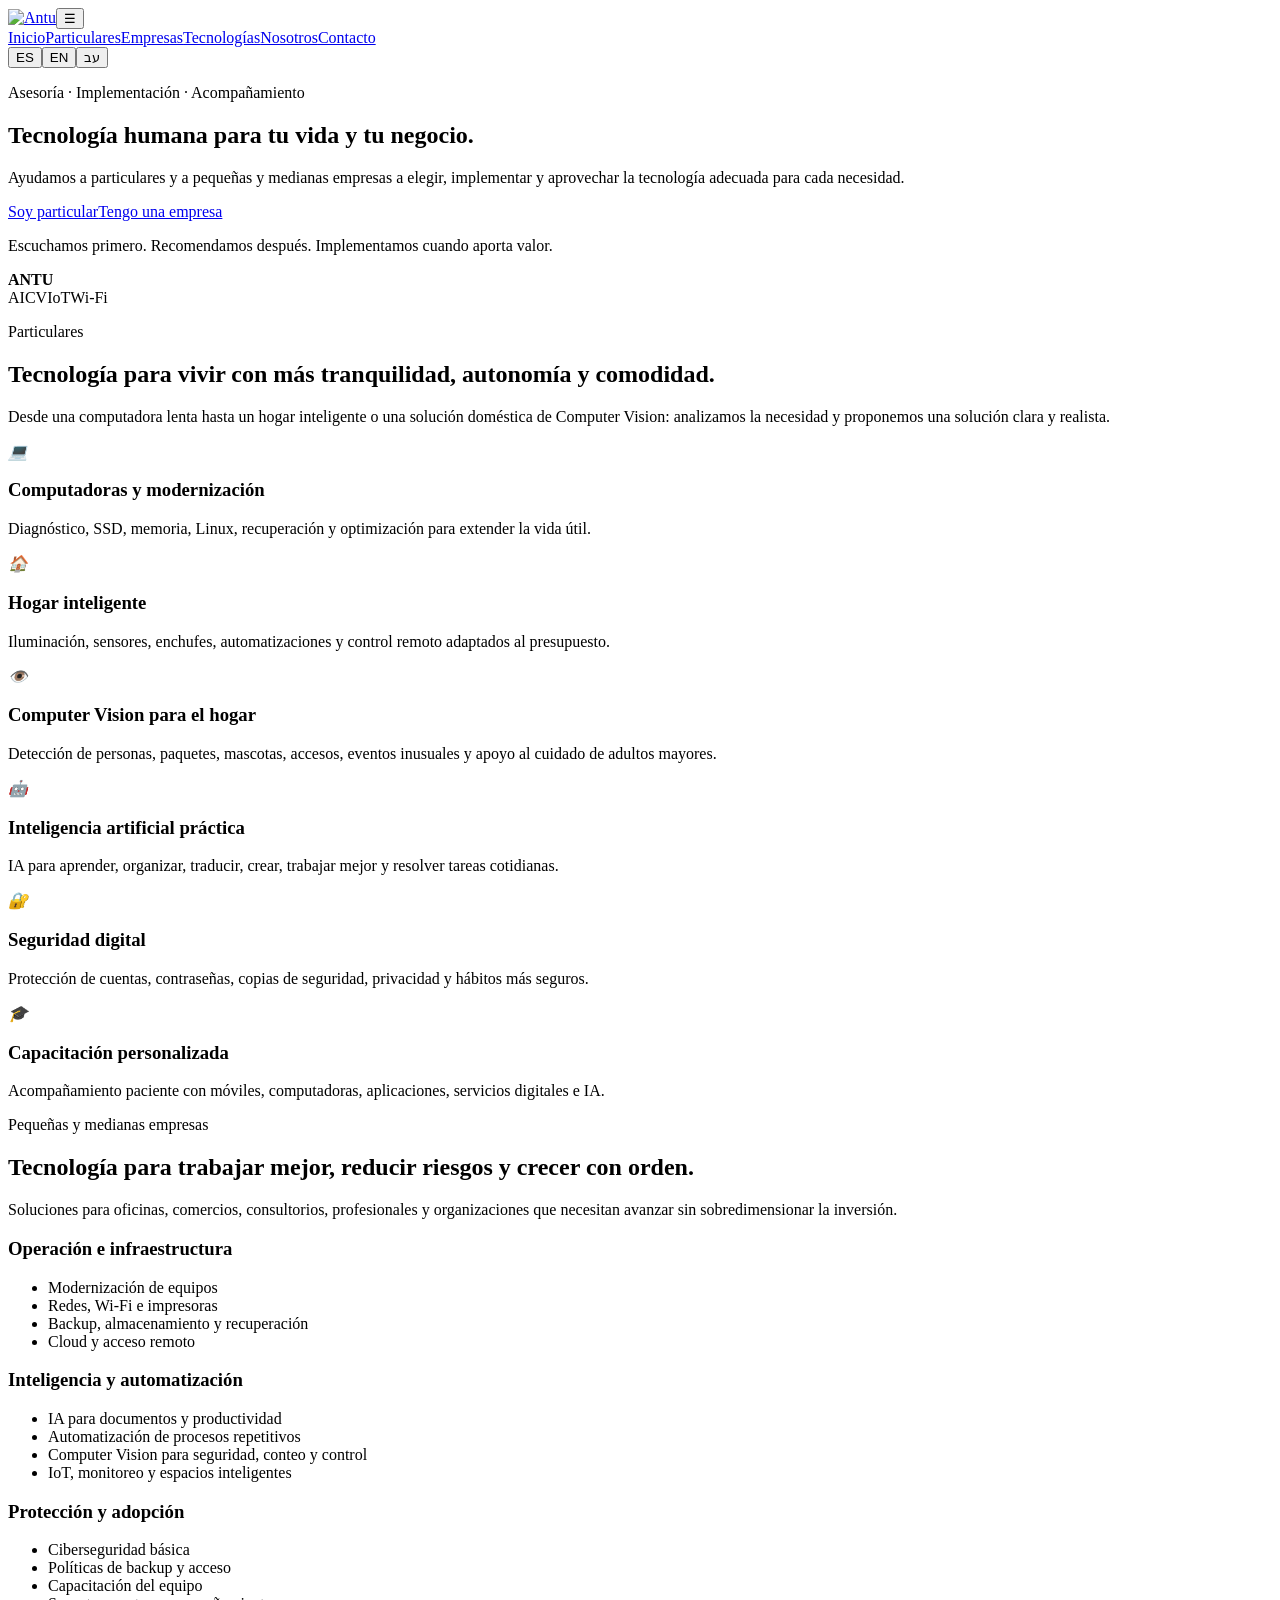
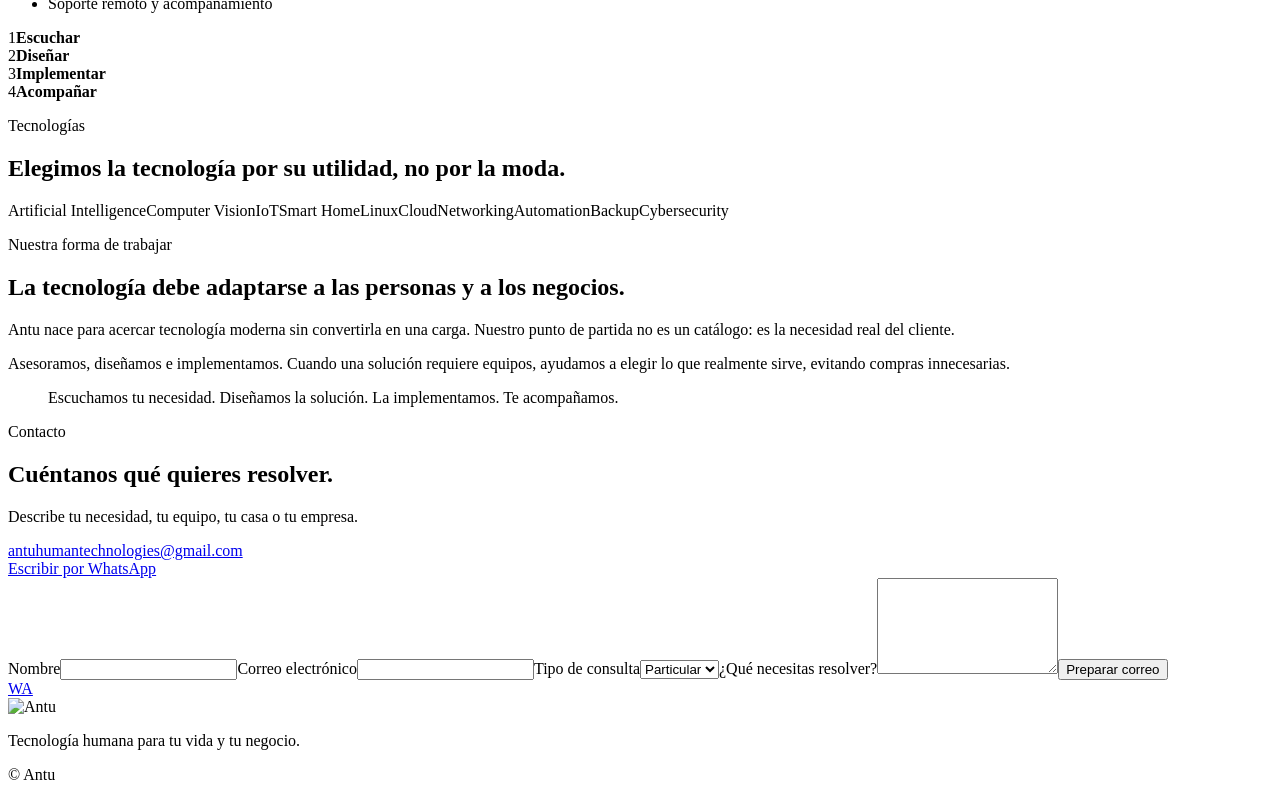
==== index.html @ dd07a50e "Antu website version 2" ====
<!DOCTYPE html>
<html lang="es" dir="ltr">
<head>
  <meta charset="UTF-8"><meta name="viewport" content="width=device-width,initial-scale=1">
  <meta name="description" content="Antu: asesoría, implementación y soporte tecnológico para particulares y pequeñas y medianas empresas.">
  <title>Antu | Tecnología humana</title>
  <link rel="icon" href="assets/images/antu-icon.png">
  <link rel="stylesheet" href="assets/css/style.css">
  <script defer src="assets/js/script.js"></script>
</head>
<body>
<header><div class="wrap nav"><a href="#home" class="logo"><img src="assets/images/antu-logo.png" alt="Antu"></a><button id="menuBtn">☰</button><nav id="nav"><a href="#home" data-t="home">Inicio</a><a href="#people" data-t="people">Particulares</a><a href="#business" data-t="business">Empresas</a><a href="#tech" data-t="tech">Tecnologías</a><a href="#about" data-t="about">Nosotros</a><a href="#contact" data-t="contact">Contacto</a></nav><div class="langs"><button data-lang="es">ES</button><button data-lang="en">EN</button><button data-lang="he">עב</button></div></div></header>
<main>
<section id="home" class="hero"><div class="wrap grid"><div><p class="eyebrow" data-t="heroKicker">Asesoría · Implementación · Acompañamiento</p><h1 data-t="heroTitle">Tecnología humana para tu vida y tu negocio.</h1><p class="lead" data-t="heroText">Ayudamos a particulares y a pequeñas y medianas empresas a elegir, implementar y aprovechar la tecnología adecuada para cada necesidad.</p><div class="actions"><a class="btn primary" href="#people" data-t="ctaPeople">Soy particular</a><a class="btn secondary" href="#business" data-t="ctaBusiness">Tengo una empresa</a></div><p class="note" data-t="heroNote">Escuchamos primero. Recomendamos después. Implementamos cuando aporta valor.</p></div><div class="heroCard"><b>ANTU</b><div class="bar"></div><div class="chips"><span>AI</span><span>CV</span><span>IoT</span><span>Wi‑Fi</span></div></div></div></section>
<section id="people" class="section soft"><div class="wrap"><p class="eyebrow" data-t="peopleKicker">Particulares</p><h2 data-t="peopleTitle">Tecnología para vivir con más tranquilidad, autonomía y comodidad.</h2><p class="intro" data-t="peopleIntro">Desde una computadora lenta hasta un hogar inteligente o una solución doméstica de Computer Vision: analizamos la necesidad y proponemos una solución clara y realista.</p><div class="cards">
<article><i>💻</i><h3 data-t="p1t">Computadoras y modernización</h3><p data-t="p1d">Diagnóstico, SSD, memoria, Linux, recuperación y optimización para extender la vida útil.</p></article>
<article><i>🏠</i><h3 data-t="p2t">Hogar inteligente</h3><p data-t="p2d">Iluminación, sensores, enchufes, automatizaciones y control remoto adaptados al presupuesto.</p></article>
<article class="featured"><i>👁️</i><h3 data-t="p3t">Computer Vision para el hogar</h3><p data-t="p3d">Detección de personas, paquetes, mascotas, accesos, eventos inusuales y apoyo al cuidado de adultos mayores.</p></article>
<article><i>🤖</i><h3 data-t="p4t">Inteligencia artificial práctica</h3><p data-t="p4d">IA para aprender, organizar, traducir, crear, trabajar mejor y resolver tareas cotidianas.</p></article>
<article><i>🔐</i><h3 data-t="p5t">Seguridad digital</h3><p data-t="p5d">Protección de cuentas, contraseñas, copias de seguridad, privacidad y hábitos más seguros.</p></article>
<article><i>🎓</i><h3 data-t="p6t">Capacitación personalizada</h3><p data-t="p6d">Acompañamiento paciente con móviles, computadoras, aplicaciones, servicios digitales e IA.</p></article>
</div></div></section>
<section id="business" class="section"><div class="wrap"><p class="eyebrow" data-t="bizKicker">Pequeñas y medianas empresas</p><h2 data-t="bizTitle">Tecnología para trabajar mejor, reducir riesgos y crecer con orden.</h2><p class="intro" data-t="bizIntro">Soluciones para oficinas, comercios, consultorios, profesionales y organizaciones que necesitan avanzar sin sobredimensionar la inversión.</p><div class="columns"><article><h3 data-t="b1t">Operación e infraestructura</h3><ul><li data-t="b1a">Modernización de equipos</li><li data-t="b1b">Redes, Wi‑Fi e impresoras</li><li data-t="b1c">Backup, almacenamiento y recuperación</li><li data-t="b1d">Cloud y acceso remoto</li></ul></article><article><h3 data-t="b2t">Inteligencia y automatización</h3><ul><li data-t="b2a">IA para documentos y productividad</li><li data-t="b2b">Automatización de procesos repetitivos</li><li data-t="b2c">Computer Vision para seguridad, conteo y control</li><li data-t="b2d">IoT, monitoreo y espacios inteligentes</li></ul></article><article><h3 data-t="b3t">Protección y adopción</h3><ul><li data-t="b3a">Ciberseguridad básica</li><li data-t="b3b">Políticas de backup y acceso</li><li data-t="b3c">Capacitación del equipo</li><li data-t="b3d">Soporte remoto y acompañamiento</li></ul></article></div><div class="steps"><div><span>1</span><b data-t="s1">Escuchar</b></div><div><span>2</span><b data-t="s2">Diseñar</b></div><div><span>3</span><b data-t="s3">Implementar</b></div><div><span>4</span><b data-t="s4">Acompañar</b></div></div></div></section>
<section id="tech" class="section dark"><div class="wrap"><p class="eyebrow" data-t="techKicker">Tecnologías</p><h2 data-t="techTitle">Elegimos la tecnología por su utilidad, no por la moda.</h2><div class="tags"><span>Artificial Intelligence</span><span>Computer Vision</span><span>IoT</span><span>Smart Home</span><span>Linux</span><span>Cloud</span><span>Networking</span><span>Automation</span><span>Backup</span><span>Cybersecurity</span></div></div></section>
<section id="about" class="section"><div class="wrap about"><div><p class="eyebrow" data-t="aboutKicker">Nuestra forma de trabajar</p><h2 data-t="aboutTitle">La tecnología debe adaptarse a las personas y a los negocios.</h2></div><div><p data-t="about1">Antu nace para acercar tecnología moderna sin convertirla en una carga. Nuestro punto de partida no es un catálogo: es la necesidad real del cliente.</p><p data-t="about2">Asesoramos, diseñamos e implementamos. Cuando una solución requiere equipos, ayudamos a elegir lo que realmente sirve, evitando compras innecesarias.</p><blockquote data-t="aboutQuote">Escuchamos tu necesidad. Diseñamos la solución. La implementamos. Te acompañamos.</blockquote></div></div></section>
<section id="contact" class="section soft"><div class="wrap contact"><div><p class="eyebrow" data-t="contactKicker">Contacto</p><h2 data-t="contactTitle">Cuéntanos qué quieres resolver.</h2><p data-t="contactText">Describe tu necesidad, tu equipo, tu casa o tu empresa.</p><a id="emailLink" href="mailto:antuhumantechnologies@gmail.com">antuhumantechnologies@gmail.com</a><br><a class="btn wa whatsapp" href="#" target="_blank" data-t="whatsapp">Escribir por WhatsApp</a></div><form id="form"><label><span data-t="name">Nombre</span><input name="name" required></label><label><span data-t="email">Correo electrónico</span><input type="email" name="email" required></label><label><span data-t="type">Tipo de consulta</span><select name="type"><option data-t="typeP">Particular</option><option data-t="typeB">Empresa</option><option data-t="typeO">Otra</option></select></label><label><span data-t="message">¿Qué necesitas resolver?</span><textarea name="message" rows="6" required></textarea></label><button class="btn primary" data-t="send">Preparar correo</button></form></div></section>
</main>
<a class="float whatsapp" href="#" target="_blank">WA</a>
<footer><div class="wrap foot"><img src="assets/images/antu-logo.png" alt="Antu"><p data-t="footer">Tecnología humana para tu vida y tu negocio.</p><p>© <span id="year"></span> Antu</p></div></footer>
</body></html>
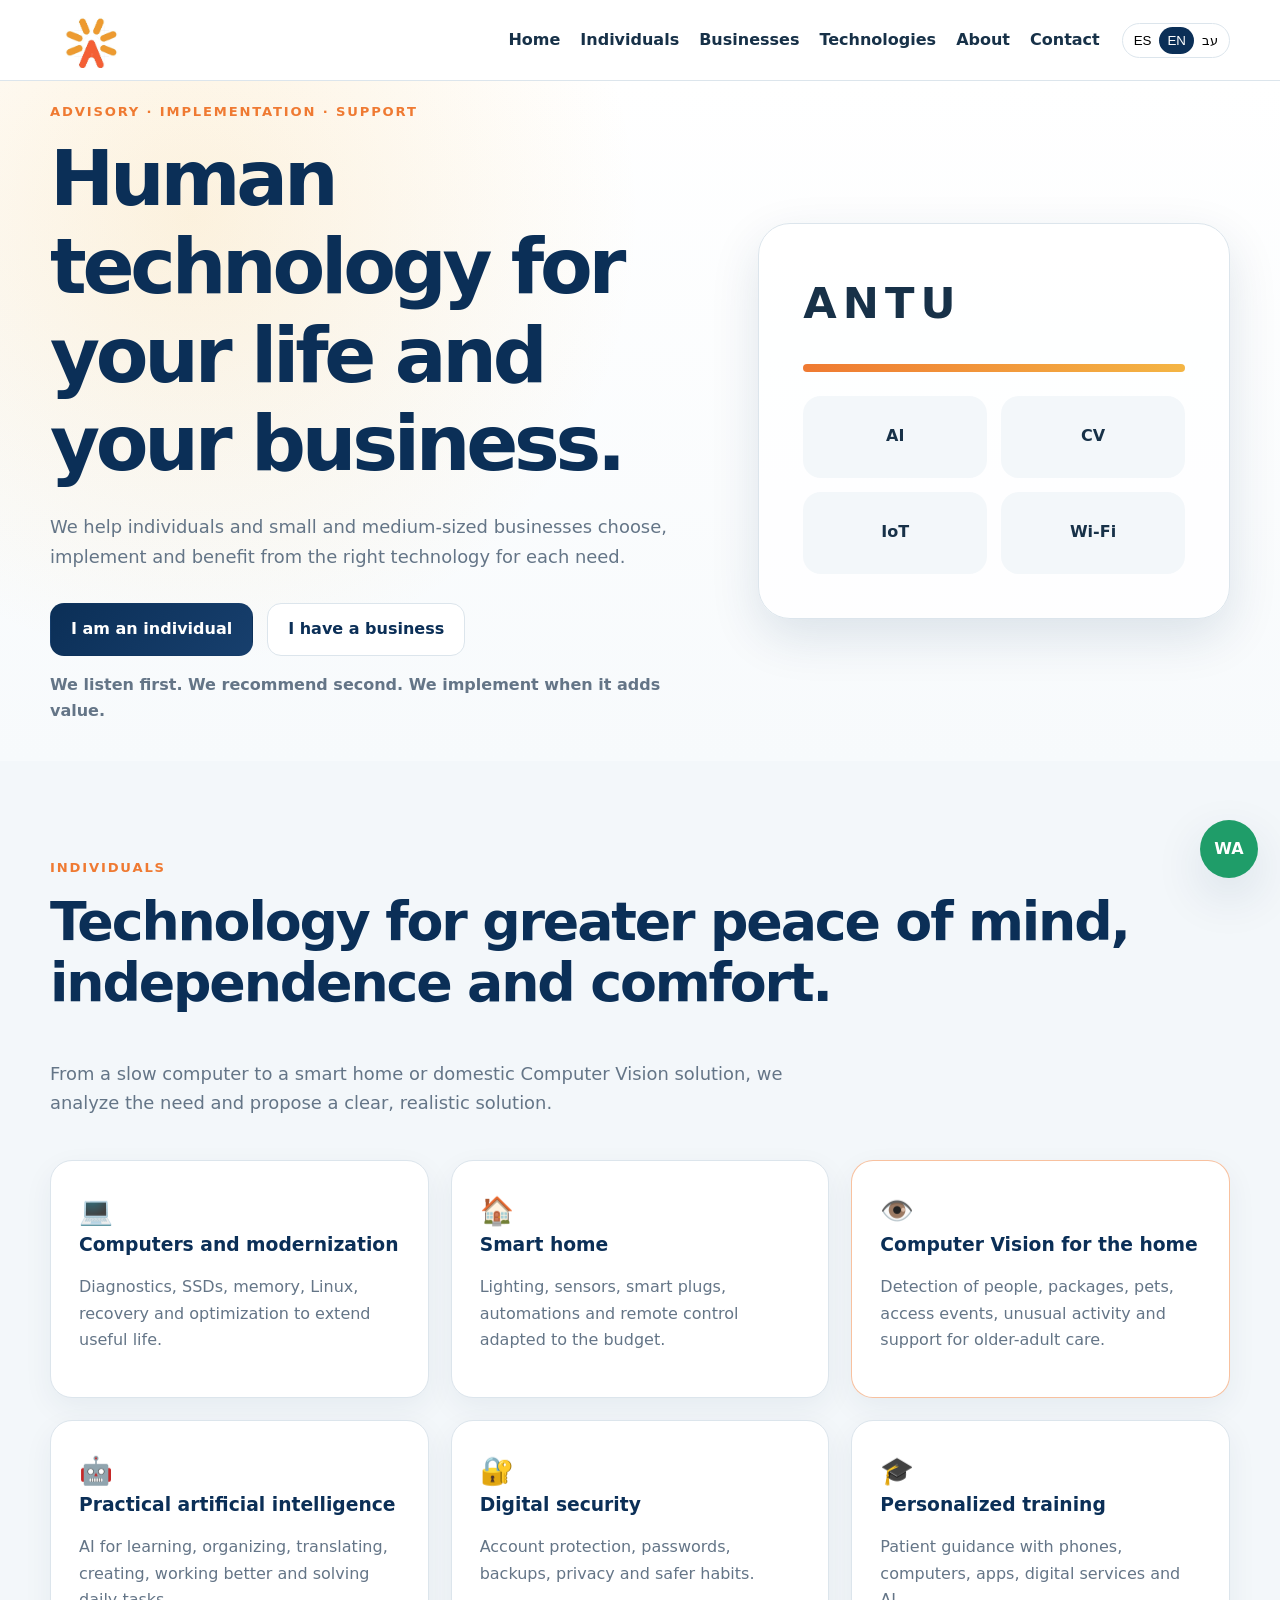
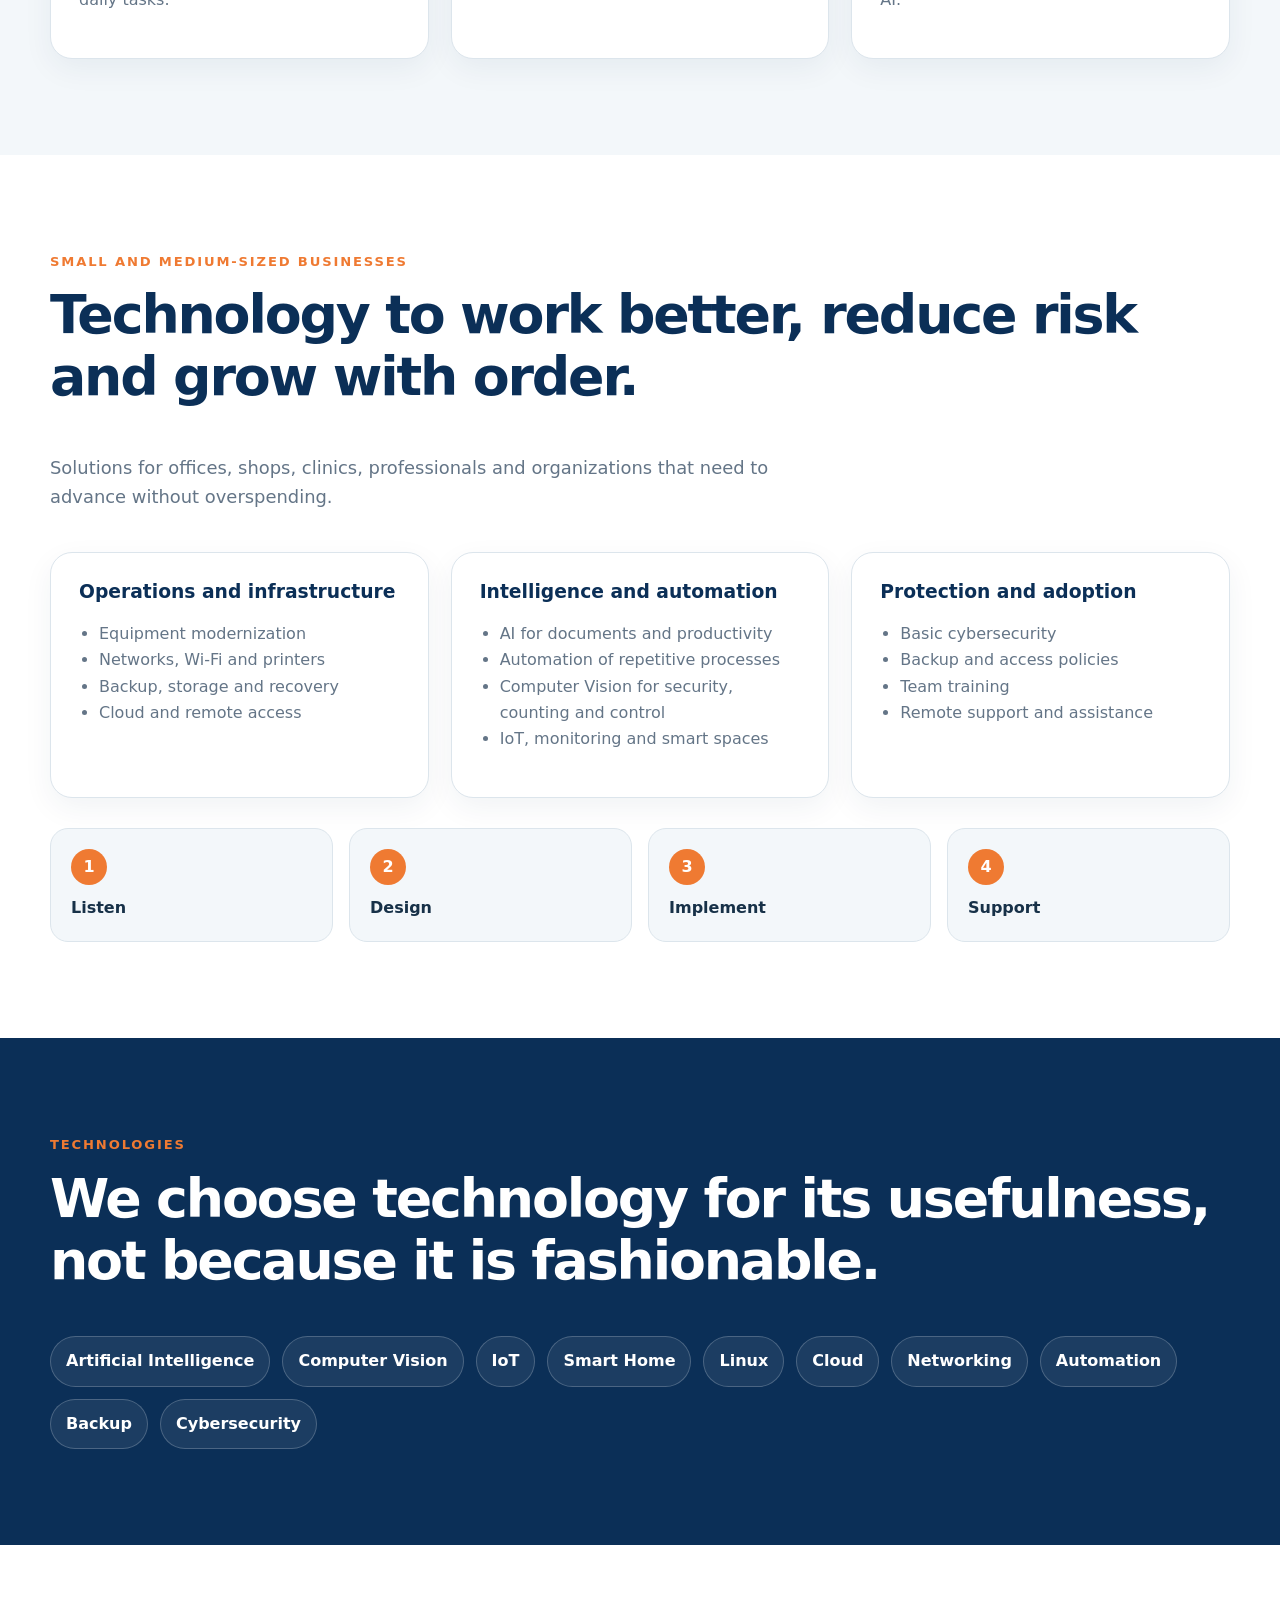
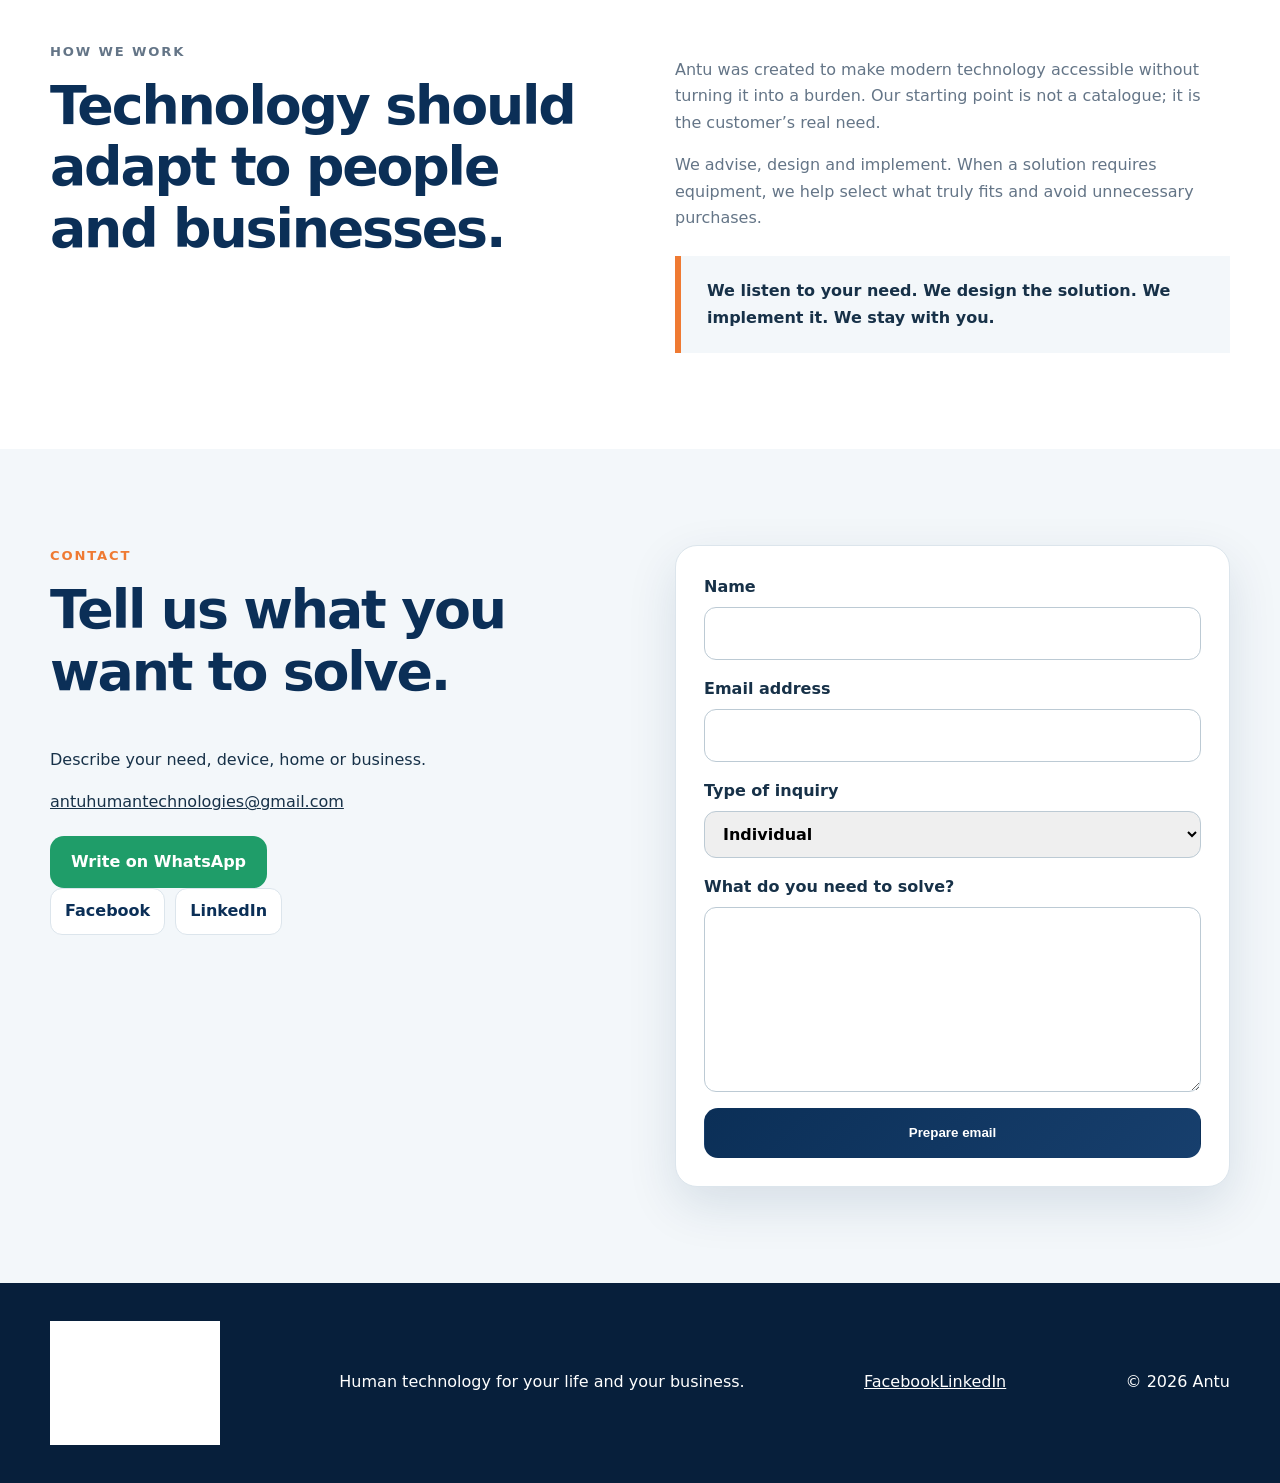
==== commit c888ae75: "Add files via upload" ====
--- a/index.html
+++ b/index.html
@@ -23,8 +23,8 @@
 <section id="business" class="section"><div class="wrap"><p class="eyebrow" data-t="bizKicker">Pequeñas y medianas empresas</p><h2 data-t="bizTitle">Tecnología para trabajar mejor, reducir riesgos y crecer con orden.</h2><p class="intro" data-t="bizIntro">Soluciones para oficinas, comercios, consultorios, profesionales y organizaciones que necesitan avanzar sin sobredimensionar la inversión.</p><div class="columns"><article><h3 data-t="b1t">Operación e infraestructura</h3><ul><li data-t="b1a">Modernización de equipos</li><li data-t="b1b">Redes, Wi‑Fi e impresoras</li><li data-t="b1c">Backup, almacenamiento y recuperación</li><li data-t="b1d">Cloud y acceso remoto</li></ul></article><article><h3 data-t="b2t">Inteligencia y automatización</h3><ul><li data-t="b2a">IA para documentos y productividad</li><li data-t="b2b">Automatización de procesos repetitivos</li><li data-t="b2c">Computer Vision para seguridad, conteo y control</li><li data-t="b2d">IoT, monitoreo y espacios inteligentes</li></ul></article><article><h3 data-t="b3t">Protección y adopción</h3><ul><li data-t="b3a">Ciberseguridad básica</li><li data-t="b3b">Políticas de backup y acceso</li><li data-t="b3c">Capacitación del equipo</li><li data-t="b3d">Soporte remoto y acompañamiento</li></ul></article></div><div class="steps"><div><span>1</span><b data-t="s1">Escuchar</b></div><div><span>2</span><b data-t="s2">Diseñar</b></div><div><span>3</span><b data-t="s3">Implementar</b></div><div><span>4</span><b data-t="s4">Acompañar</b></div></div></div></section>
 <section id="tech" class="section dark"><div class="wrap"><p class="eyebrow" data-t="techKicker">Tecnologías</p><h2 data-t="techTitle">Elegimos la tecnología por su utilidad, no por la moda.</h2><div class="tags"><span>Artificial Intelligence</span><span>Computer Vision</span><span>IoT</span><span>Smart Home</span><span>Linux</span><span>Cloud</span><span>Networking</span><span>Automation</span><span>Backup</span><span>Cybersecurity</span></div></div></section>
 <section id="about" class="section"><div class="wrap about"><div><p class="eyebrow" data-t="aboutKicker">Nuestra forma de trabajar</p><h2 data-t="aboutTitle">La tecnología debe adaptarse a las personas y a los negocios.</h2></div><div><p data-t="about1">Antu nace para acercar tecnología moderna sin convertirla en una carga. Nuestro punto de partida no es un catálogo: es la necesidad real del cliente.</p><p data-t="about2">Asesoramos, diseñamos e implementamos. Cuando una solución requiere equipos, ayudamos a elegir lo que realmente sirve, evitando compras innecesarias.</p><blockquote data-t="aboutQuote">Escuchamos tu necesidad. Diseñamos la solución. La implementamos. Te acompañamos.</blockquote></div></div></section>
-<section id="contact" class="section soft"><div class="wrap contact"><div><p class="eyebrow" data-t="contactKicker">Contacto</p><h2 data-t="contactTitle">Cuéntanos qué quieres resolver.</h2><p data-t="contactText">Describe tu necesidad, tu equipo, tu casa o tu empresa.</p><a id="emailLink" href="mailto:antuhumantechnologies@gmail.com">antuhumantechnologies@gmail.com</a><br><a class="btn wa whatsapp" href="#" target="_blank" data-t="whatsapp">Escribir por WhatsApp</a></div><form id="form"><label><span data-t="name">Nombre</span><input name="name" required></label><label><span data-t="email">Correo electrónico</span><input type="email" name="email" required></label><label><span data-t="type">Tipo de consulta</span><select name="type"><option data-t="typeP">Particular</option><option data-t="typeB">Empresa</option><option data-t="typeO">Otra</option></select></label><label><span data-t="message">¿Qué necesitas resolver?</span><textarea name="message" rows="6" required></textarea></label><button class="btn primary" data-t="send">Preparar correo</button></form></div></section>
+<section id="contact" class="section soft"><div class="wrap contact"><div><p class="eyebrow" data-t="contactKicker">Contacto</p><h2 data-t="contactTitle">Cuéntanos qué quieres resolver.</h2><p data-t="contactText">Describe tu necesidad, tu equipo, tu casa o tu empresa.</p><a id="emailLink" href="mailto:antuhumantechnologies@gmail.com">antuhumantechnologies@gmail.com</a><br><a class="btn wa whatsapp" href="#" target="_blank" data-t="whatsapp">Escribir por WhatsApp</a><div class="social-links" aria-label="Social media"><a class="social-link" href="https://www.facebook.com/profile.php?id=61592992322891" target="_blank" rel="noopener noreferrer" aria-label="Antu on Facebook">Facebook</a><a class="social-link" href="https://www.linkedin.com/company/antu-human-technologies/" target="_blank" rel="noopener noreferrer" aria-label="Antu on LinkedIn">LinkedIn</a></div></div><form id="form"><label><span data-t="name">Nombre</span><input name="name" required></label><label><span data-t="email">Correo electrónico</span><input type="email" name="email" required></label><label><span data-t="type">Tipo de consulta</span><select name="type"><option data-t="typeP">Particular</option><option data-t="typeB">Empresa</option><option data-t="typeO">Otra</option></select></label><label><span data-t="message">¿Qué necesitas resolver?</span><textarea name="message" rows="6" required></textarea></label><button class="btn primary" data-t="send">Preparar correo</button></form></div></section>
 </main>
 <a class="float whatsapp" href="#" target="_blank">WA</a>
-<footer><div class="wrap foot"><img src="assets/images/antu-logo.png" alt="Antu"><p data-t="footer">Tecnología humana para tu vida y tu negocio.</p><p>© <span id="year"></span> Antu</p></div></footer>
+<footer><div class="wrap foot"><img src="assets/images/antu-logo.png" alt="Antu"><p data-t="footer">Tecnología humana para tu vida y tu negocio.</p><div class="footer-social"><a href="https://www.facebook.com/profile.php?id=61592992322891" target="_blank" rel="noopener noreferrer">Facebook</a><a href="https://www.linkedin.com/company/antu-human-technologies/" target="_blank" rel="noopener noreferrer">LinkedIn</a></div><p>© <span id="year"></span> Antu</p></div></footer>
 </body></html>
--- a/assets/css/style.css
+++ b/assets/css/style.css
@@ -0,0 +1,7 @@
+:root{--navy:#0b2f57;--blue:#173f6d;--orange:#ef7a32;--gold:#f4b544;--ink:#173148;--muted:#647587;--soft:#f3f7fa;--line:#dce5ec;--green:#1f9d69;--shadow:0 18px 50px rgba(11,47,87,.12)}*{box-sizing:border-box}html{scroll-behavior:smooth}body{margin:0;font-family:Inter,system-ui,Segoe UI,Arial,sans-serif;color:var(--ink);line-height:1.65}body[dir=rtl]{font-family:Arial,sans-serif}img{max-width:100%;display:block}a{color:inherit}.wrap{width:min(calc(100% - 40px),1180px);margin:auto}.section{padding:96px 0;scroll-margin-top:88px}.soft{background:var(--soft)}header{position:sticky;top:0;z-index:100;background:#fffffff2;border-bottom:1px solid var(--line);backdrop-filter:blur(14px)}.nav{min-height:80px;display:flex;align-items:center;gap:22px}.logo{width:170px}.logo img{max-height:56px;object-fit:contain}.nav nav{margin-inline-start:auto;display:flex;gap:20px}.nav nav a{text-decoration:none;font-weight:700}.nav nav a:hover{color:var(--orange)}.langs{display:flex;border:1px solid var(--line);border-radius:99px;padding:3px}.langs button{border:0;background:none;padding:6px 8px;cursor:pointer}.langs button.active{background:var(--navy);color:white;border-radius:99px}#menuBtn{display:none;margin-inline-start:auto}.hero{background:radial-gradient(circle at 15% 20%,#f4b5442d,transparent 28rem),linear-gradient(#fff,#f7fafc)}.grid{min-height:680px;display:grid;grid-template-columns:1.15fr .85fr;align-items:center;gap:70px}.eyebrow{color:var(--orange);font-size:.82rem;font-weight:900;letter-spacing:.14em;text-transform:uppercase;margin:0 0 12px}h1,h2,h3{color:var(--navy);line-height:1.15;margin-top:0}h1{font-size:clamp(3rem,6vw,5.6rem);letter-spacing:-.055em;margin-bottom:24px}h2{font-size:clamp(2rem,4.2vw,3.7rem);letter-spacing:-.04em}.lead,.intro{font-size:1.12rem;color:var(--muted);max-width:800px}.actions{display:flex;gap:14px;flex-wrap:wrap;margin-top:32px}.btn{display:inline-flex;justify-content:center;align-items:center;min-height:50px;padding:12px 20px;border-radius:14px;text-decoration:none;font-weight:800;border:1px solid transparent;cursor:pointer}.primary{background:linear-gradient(135deg,var(--navy),var(--blue));color:#fff}.secondary{background:#fff;border-color:var(--line);color:var(--navy)}.wa{background:var(--green);color:#fff;margin-top:20px}.note{color:var(--muted);font-weight:700}.heroCard{padding:44px;border:1px solid var(--line);border-radius:32px;background:#ffffffdd;box-shadow:var(--shadow)}.heroCard>b{font-size:2.7rem;letter-spacing:.14em}.bar{height:8px;border-radius:99px;background:linear-gradient(90deg,var(--orange),var(--gold));margin:24px 0}.chips{display:grid;grid-template-columns:1fr 1fr;gap:14px}.chips span{display:grid;place-items:center;min-height:82px;background:var(--soft);border-radius:18px;font-weight:900}.cards{display:grid;grid-template-columns:repeat(3,1fr);gap:22px;margin-top:42px}.cards article,.columns article{background:#fff;border:1px solid var(--line);border-radius:22px;padding:28px;box-shadow:0 10px 30px rgba(11,47,87,.06)}.cards article.featured{border-color:#ef7a3277}.cards i{font-style:normal;font-size:1.7rem}.cards p,.columns li,.about p{color:var(--muted)}.columns{display:grid;grid-template-columns:repeat(3,1fr);gap:22px;margin-top:40px}.columns ul{padding-inline-start:20px}.steps{display:grid;grid-template-columns:repeat(4,1fr);gap:16px;margin-top:30px}.steps div{background:var(--soft);border:1px solid var(--line);border-radius:18px;padding:20px}.steps span{display:grid;place-items:center;width:36px;height:36px;border-radius:50%;background:var(--orange);color:white;font-weight:900;margin-bottom:10px}.dark{background:var(--navy);color:white}.dark h2{color:white}.tags{display:flex;flex-wrap:wrap;gap:12px;margin-top:30px}.tags span{border:1px solid #ffffff35;background:#ffffff12;border-radius:99px;padding:11px 15px;font-weight:700}.about,.contact{display:grid;grid-template-columns:1fr 1fr;gap:70px}.about blockquote{margin:25px 0 0;padding:22px 26px;border-inline-start:6px solid var(--orange);background:var(--soft);font-weight:800}.contact form{display:grid;gap:16px;background:white;border:1px solid var(--line);border-radius:22px;padding:28px;box-shadow:var(--shadow)}label{display:grid;gap:7px;font-weight:700}input,select,textarea{width:100%;padding:12px 14px;border:1px solid #bccad4;border-radius:12px;font:inherit}.float{position:fixed;right:22px;bottom:22px;width:58px;height:58px;border-radius:50%;background:var(--green);color:white;display:grid;place-items:center;text-decoration:none;font-weight:900;box-shadow:var(--shadow)}body[dir=rtl] .float{right:auto;left:22px}footer{background:#071f3b;color:white;padding:38px 0}.foot{display:flex;align-items:center;gap:25px;justify-content:space-between}.foot img{width:170px;filter:brightness(0) invert(1)}@media(max-width:900px){#menuBtn{display:block}.nav nav{display:none;position:absolute;top:80px;inset-inline:20px;flex-direction:column;background:#fff;border:1px solid var(--line);padding:14px;border-radius:14px;box-shadow:var(--shadow)}.nav nav.open{display:flex}.grid,.about,.contact{grid-template-columns:1fr}.cards,.columns{grid-template-columns:1fr 1fr}.steps{grid-template-columns:1fr 1fr}}@media(max-width:600px){.wrap{width:min(calc(100% - 28px),1180px)}.section{padding:72px 0}.logo{width:125px}.langs button{padding:5px 6px}.cards,.columns,.steps{grid-template-columns:1fr}.foot{flex-direction:column;align-items:flex-start}.grid{min-height:auto;padding-top:30px}}
+
+
+.social-links { display:flex; flex-wrap:wrap; gap:10px; }
+.social-link { display:inline-flex; align-items:center; gap:8px; min-height:44px; padding:9px 14px; border:1px solid var(--line); border-radius:12px; background:#fff; color:var(--navy); text-decoration:none; font-weight:800; transition:transform .16s ease,border-color .16s ease,color .16s ease; }
+.social-link:hover,.social-link:focus-visible { transform:translateY(-2px); border-color:var(--orange); color:var(--orange); }
+.social-link span:first-child { display:inline-grid; place-items:center; width:26px; height:26px; border-radius:7px; background:var(--navy); color:#fff; font-size:.8rem; font-weight:900; text-transform:lowercase; }
